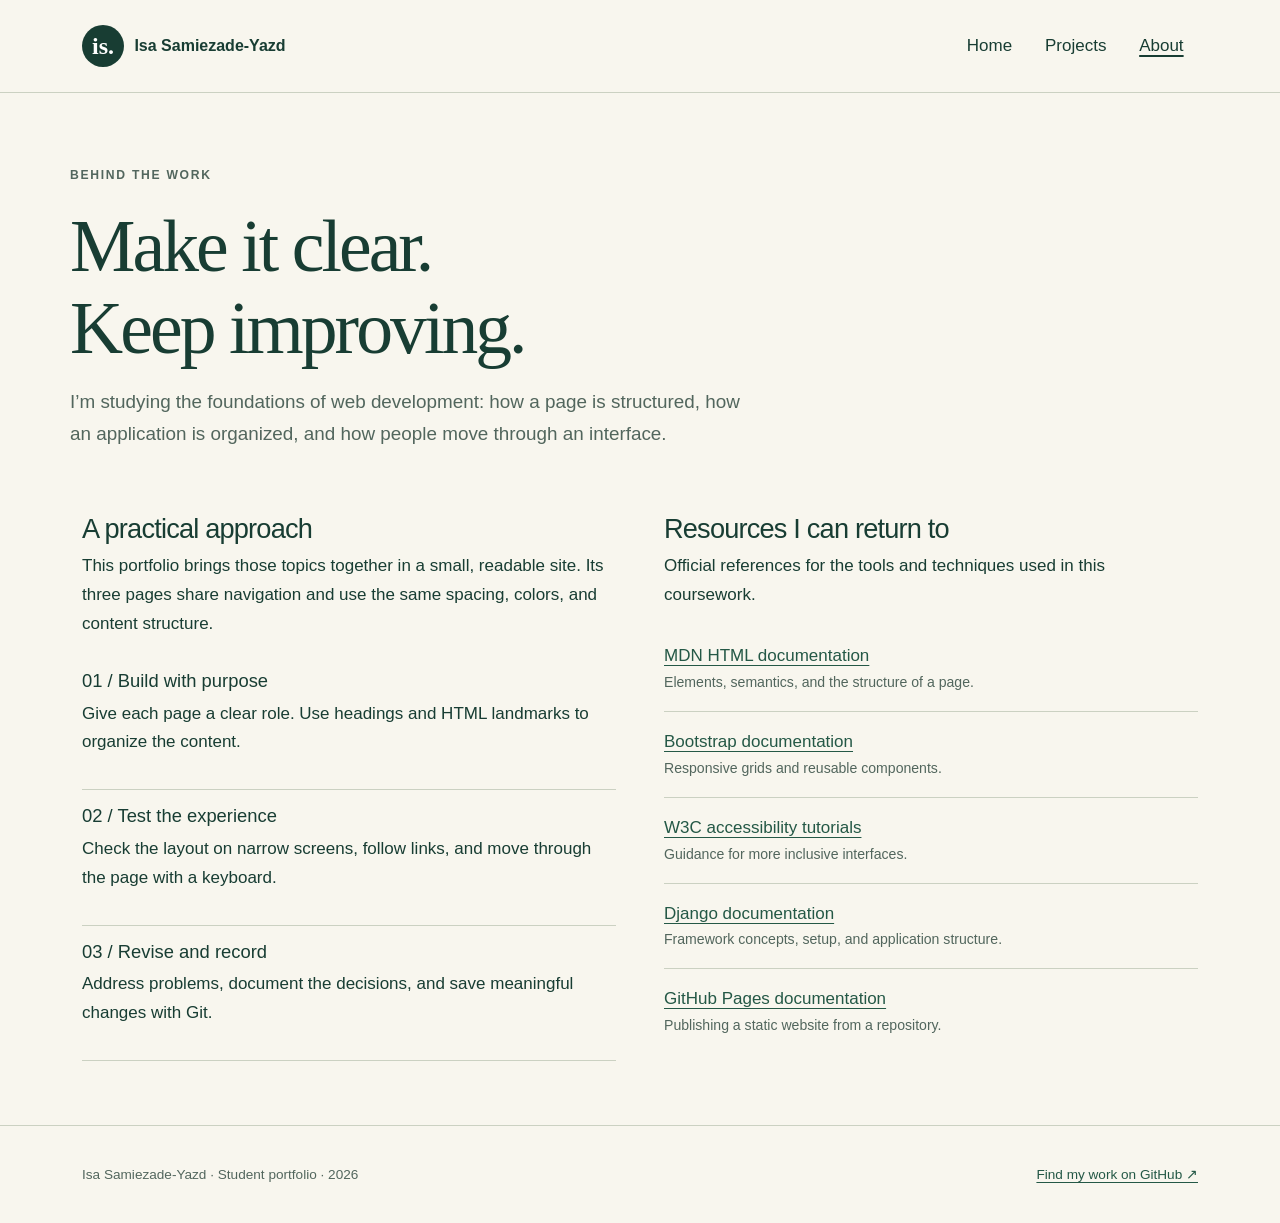
==== about.html @ 9791edd2 "Build accessible three-page Bootstrap portfolio with shared navigation" ====
<!doctype html>
<html lang="en">
<head>
  <meta charset="utf-8">
  <!-- The viewport permits natural responsive sizing without disabling zoom. -->
  <meta name="viewport" content="width=device-width, initial-scale=1">
  <meta name="description" content="The learning approach and official development resources behind Isa’s student portfolio.">
  <title>About | Isa Samiezade-Yazd</title>
  <!-- Local Bootstrap assets keep layout independent of a third-party CDN. -->
  <link rel="stylesheet" href="assets/vendor/bootstrap.min.css">
  <link rel="stylesheet" href="assets/styles.css">
  <link rel="icon" href="data:,">
  <script src="assets/navigation.js" defer></script>
</head>
<body>
  <a class="skip-link" href="#main-content">Skip to main content</a>
  <!-- These links remain usable until nav.html loads, or if JavaScript is unavailable. -->
  <header id="site-header"><nav class="navbar" aria-label="Main navigation"><div class="container nav-inner"><a class="navbar-brand" href="index.html"><span class="brand-mark" aria-hidden="true">is.</span> Isa Samiezade-Yazd</a><ul class="nav gap-1"><li class="nav-item"><a class="nav-link" href="index.html">Home</a></li><li class="nav-item"><a class="nav-link" href="projects.html">Projects</a></li><li class="nav-item"><a class="nav-link" href="about.html">About</a></li></ul></div></nav></header>
  <!-- One main landmark and one H1 give assistive technology a clear starting point. -->
  <main id="main-content" tabindex="-1">
    <section class="container page-intro" aria-labelledby="about-title"><p class="eyebrow">Behind the work</p><h1 id="about-title">Make it clear.<br>Keep improving.</h1><p class="lead mt-3">I’m studying the foundations of web development: how a page is structured, how an application is organized, and how people move through an interface.</p></section>
    <div class="container about-grid"><div class="row g-5">
      <section class="col-lg-6" aria-labelledby="approach-title"><h2 id="approach-title">A practical approach</h2><p>This portfolio brings those topics together in a small, readable site. Its three pages share navigation and use the same spacing, colors, and content structure.</p><div class="step"><h3>01 / Build with purpose</h3><p>Give each page a clear role. Use headings and HTML landmarks to organize the content.</p></div><div class="step"><h3>02 / Test the experience</h3><p>Check the layout on narrow screens, follow links, and move through the page with a keyboard.</p></div><div class="step"><h3>03 / Revise and record</h3><p>Address problems, document the decisions, and save meaningful changes with Git.</p></div></section>
      <section class="col-lg-6" id="resources" aria-labelledby="resources-title"><h2 id="resources-title">Resources I can return to</h2><p>Official references for the tools and techniques used in this coursework.</p>
        <!-- Descriptive link text communicates a destination without relying on nearby text. -->
        <ul class="list-group list-group-flush"><li class="list-group-item"><a href="https://developer.mozilla.org/en-US/docs/Web/HTML">MDN HTML documentation</a><span class="resource-note">Elements, semantics, and the structure of a page.</span></li><li class="list-group-item"><a href="https://getbootstrap.com/docs/5.3/">Bootstrap documentation</a><span class="resource-note">Responsive grids and reusable components.</span></li><li class="list-group-item"><a href="https://www.w3.org/WAI/tutorials/">W3C accessibility tutorials</a><span class="resource-note">Guidance for more inclusive interfaces.</span></li><li class="list-group-item"><a href="https://docs.djangoproject.com/en/5.2/">Django documentation</a><span class="resource-note">Framework concepts, setup, and application structure.</span></li><li class="list-group-item"><a href="https://docs.github.com/en/pages">GitHub Pages documentation</a><span class="resource-note">Publishing a static website from a repository.</span></li></ul>
      </section>
    </div></div>
  </main>
  <footer><div class="container d-flex flex-wrap justify-content-between align-items-center gap-2"><span>Isa Samiezade-Yazd · Student portfolio · 2026</span><a href="https://github.com/VEN1M-DC">Find my work on GitHub <span aria-hidden="true">↗</span></a></div></footer>
</body>
</html>
---- assets/styles.css ----
/* Named colors keep contrast decisions consistent across every page. */
:root { --paper:#f8f6ee; --ink:#183d33; --muted:#52665d; --line:#cbd1c2; --accent:#ead078; }
body { margin:0; background:var(--paper); color:var(--ink); font-family:Arial,Helvetica,sans-serif; font-size:1.0625rem; line-height:1.7; }
a { color:#245846; text-underline-offset:.22em; }
a:hover { color:#102c23; }
/* A two-color focus ring remains visible on light and dark surfaces. */
:focus-visible { outline:3px solid #143d30; outline-offset:5px; box-shadow:0 0 0 5px #fff; }
/* Keyboard users reach the main landmark without repeating navigation. */
.skip-link { position:absolute; left:1rem; top:-6rem; background:#fff; color:#173e34; padding:.75rem 1rem; z-index:100; }
.skip-link:focus { top:1rem; }
#site-header { border-bottom:1px solid var(--line); }
.navbar { padding:1.25rem 0; }
.nav-inner { gap:1rem; }
.navbar-brand { color:var(--ink); display:flex; align-items:center; gap:.65rem; font-weight:700; font-size:1rem; white-space:normal; }
.brand-mark { display:inline-grid; place-items:center; width:42px; height:42px; background:var(--ink); color:#fff; border-radius:50%; font-family:Georgia,serif; font-size:1.5rem; }
.nav-link { color:var(--ink); padding:.6rem .9rem; min-height:44px; }
.nav-link:hover,.nav-link.active { color:var(--ink); text-decoration:underline; text-decoration-thickness:2px; }
.eyebrow { font-size:.76rem; font-weight:700; letter-spacing:.14em; text-transform:uppercase; color:var(--muted); margin-bottom:1.2rem; }
h1,h2,h3 { line-height:1.12; }
h1,.display-heading { font-family:Georgia,'Times New Roman',serif; font-weight:400; letter-spacing:-.04em; }
h1 { font-size:clamp(2.65rem,6vw,5.5rem); max-width:13ch; }
h2 { font-size:1.7rem; letter-spacing:-.03em; }
.hero { padding:5.5rem 0 4.5rem; }
.hero-copy { max-width:34rem; }
.lead { font-size:1.18rem; color:var(--muted); }
.hero-art { width:100%; border-radius:1rem; border:1px solid var(--line); }
.art-caption { font-size:.78rem; color:var(--muted); margin-top:.65rem; }
.btn { padding:.8rem 1.25rem; border-radius:4px; font-weight:700; min-height:44px; }
.btn-primary { --bs-btn-bg:#214e40; --bs-btn-border-color:#214e40; --bs-btn-hover-bg:#16382d; --bs-btn-hover-border-color:#16382d; --bs-btn-active-bg:#16382d; --bs-btn-active-border-color:#16382d; }
.btn-outline-primary { --bs-btn-color:#214e40; --bs-btn-border-color:#214e40; --bs-btn-hover-bg:#214e40; --bs-btn-hover-border-color:#214e40; --bs-btn-active-bg:#214e40; --bs-btn-active-border-color:#214e40; }
.section-rule { border-top:1px solid var(--line); padding:3rem 0 4rem; }
.study-number { display:block; font-family:Georgia,serif; color:#52665d; margin-bottom:1rem; }
.study h3 { font-size:1.2rem; }
.study p { color:var(--muted); max-width:31rem; }
.page-intro { padding:4.5rem 0 3rem; }
.page-intro h1 { max-width:18ch; font-size:clamp(2.7rem,6vw,4.6rem); }
.page-intro p:last-child { max-width:43rem; }
/* Bootstrap columns stack automatically; cards grow with text instead of clipping. */
.card { background:#fffdf7; border:1px solid var(--line); border-radius:.6rem; overflow:hidden; }
.card-img-top { aspect-ratio:3/2; object-fit:cover; }
.card-body { padding:1.8rem; }
.card h2 { font-family:Georgia,serif; font-size:2rem; }
.tag { display:inline-block; color:#345744; background:#e5eadd; padding:.2rem .6rem; font-size:.78rem; margin:0 .3rem .5rem 0; border-radius:3px; }
.project-meta { font-size:.87rem; color:var(--muted); }
.project-link { display:inline-block; padding:.55rem 0; font-weight:700; }
.note { border-left:3px solid #9a7a20; padding:.75rem 1.1rem; margin:2.2rem 0 3.5rem; max-width:52rem; }
.about-grid { padding-bottom:4rem; }
.step { padding:1rem 0; border-bottom:1px solid var(--line); }
.step h3 { font-size:1.15rem; }
.list-group-item { background:transparent; border-color:var(--line); padding:1rem 0; color:var(--ink); }
.resource-note { display:block; color:var(--muted); font-size:.88rem; }
footer { border-top:1px solid var(--line); padding:1.7rem 0; color:var(--muted); font-size:.85rem; }
footer a { padding:.6rem 0; display:inline-block; }
/* Images and long names remain within the viewport at zoom and on small screens. */
img { max-width:100%; height:auto; }
p,a,h1,h2 { overflow-wrap:anywhere; }
@media(max-width:767px) { .hero { padding:3rem 0; } .page-intro { padding:3rem 0 2rem; } .nav-inner { justify-content:center!important; } .navbar-brand { margin-right:0; } .card-body { padding:1.3rem; } }
/* Respect the operating system's reduced-motion preference. */
@media(prefers-reduced-motion:reduce) { *,*::before,*::after { scroll-behavior:auto!important; animation:none!important; transition:none!important; } }
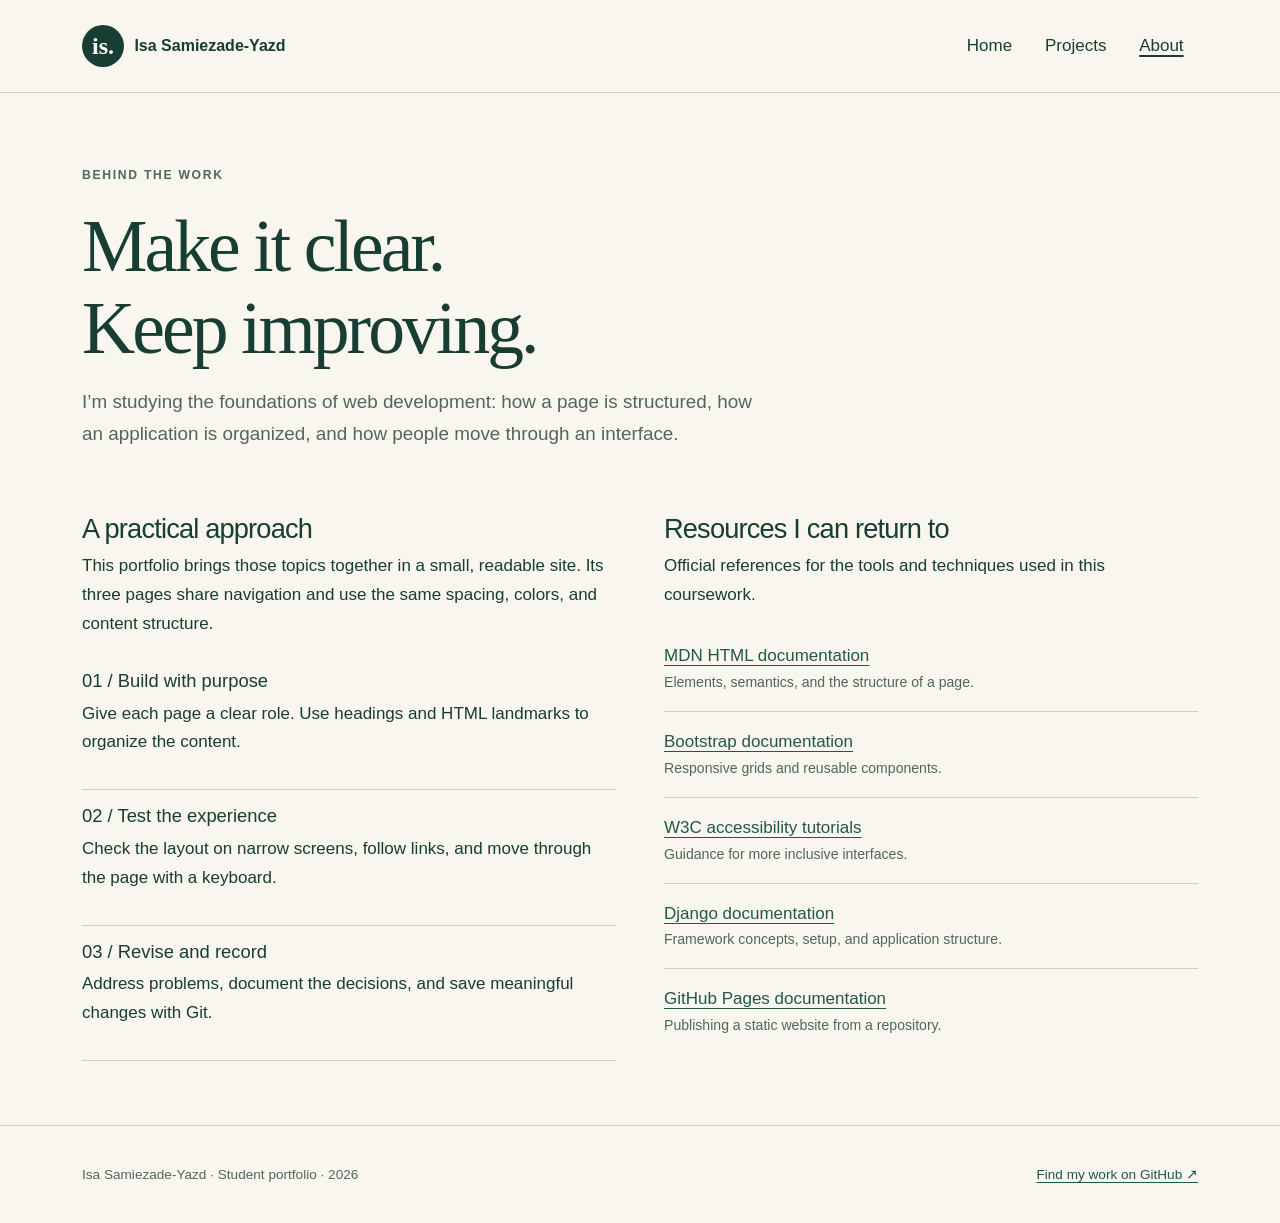
==== commit 42d352eb: "Resolve WAVE redundant home link and retain container padding on phones" ====
--- a/about.html
+++ b/about.html
@@ -15,7 +15,7 @@
 <body>
   <a class="skip-link" href="#main-content">Skip to main content</a>
   <!-- These links remain usable until nav.html loads, or if JavaScript is unavailable. -->
-  <header id="site-header"><nav class="navbar" aria-label="Main navigation"><div class="container nav-inner"><a class="navbar-brand" href="index.html"><span class="brand-mark" aria-hidden="true">is.</span> Isa Samiezade-Yazd</a><ul class="nav gap-1"><li class="nav-item"><a class="nav-link" href="index.html">Home</a></li><li class="nav-item"><a class="nav-link" href="projects.html">Projects</a></li><li class="nav-item"><a class="nav-link" href="about.html">About</a></li></ul></div></nav></header>
+  <header id="site-header"><nav class="navbar" aria-label="Main navigation"><div class="container nav-inner"><span class="navbar-brand"><span class="brand-mark" aria-hidden="true">is.</span> Isa Samiezade-Yazd</span><ul class="nav gap-1"><li class="nav-item"><a class="nav-link" href="index.html">Home</a></li><li class="nav-item"><a class="nav-link" href="projects.html">Projects</a></li><li class="nav-item"><a class="nav-link active" href="about.html" aria-current="page">About</a></li></ul></div></nav></header>
   <!-- One main landmark and one H1 give assistive technology a clear starting point. -->
   <main id="main-content" tabindex="-1">
     <section class="container page-intro" aria-labelledby="about-title"><p class="eyebrow">Behind the work</p><h1 id="about-title">Make it clear.<br>Keep improving.</h1><p class="lead mt-3">I’m studying the foundations of web development: how a page is structured, how an application is organized, and how people move through an interface.</p></section>
--- a/assets/styles.css
+++ b/assets/styles.css
@@ -20,7 +20,7 @@
 h1,.display-heading { font-family:Georgia,'Times New Roman',serif; font-weight:400; letter-spacing:-.04em; }
 h1 { font-size:clamp(2.65rem,6vw,5.5rem); max-width:13ch; }
 h2 { font-size:1.7rem; letter-spacing:-.03em; }
-.hero { padding:5.5rem 0 4.5rem; }
+.hero { padding:5.5rem .75rem 4.5rem; }
 .hero-copy { max-width:34rem; }
 .lead { font-size:1.18rem; color:var(--muted); }
 .hero-art { width:100%; border-radius:1rem; border:1px solid var(--line); }
@@ -28,11 +28,11 @@
 .btn { padding:.8rem 1.25rem; border-radius:4px; font-weight:700; min-height:44px; }
 .btn-primary { --bs-btn-bg:#214e40; --bs-btn-border-color:#214e40; --bs-btn-hover-bg:#16382d; --bs-btn-hover-border-color:#16382d; --bs-btn-active-bg:#16382d; --bs-btn-active-border-color:#16382d; }
 .btn-outline-primary { --bs-btn-color:#214e40; --bs-btn-border-color:#214e40; --bs-btn-hover-bg:#214e40; --bs-btn-hover-border-color:#214e40; --bs-btn-active-bg:#214e40; --bs-btn-active-border-color:#214e40; }
-.section-rule { border-top:1px solid var(--line); padding:3rem 0 4rem; }
+.section-rule { border-top:1px solid var(--line); padding:3rem .75rem 4rem; }
 .study-number { display:block; font-family:Georgia,serif; color:#52665d; margin-bottom:1rem; }
 .study h3 { font-size:1.2rem; }
 .study p { color:var(--muted); max-width:31rem; }
-.page-intro { padding:4.5rem 0 3rem; }
+.page-intro { padding:4.5rem .75rem 3rem; }
 .page-intro h1 { max-width:18ch; font-size:clamp(2.7rem,6vw,4.6rem); }
 .page-intro p:last-child { max-width:43rem; }
 /* Bootstrap columns stack automatically; cards grow with text instead of clipping. */
@@ -54,6 +54,7 @@
 /* Images and long names remain within the viewport at zoom and on small screens. */
 img { max-width:100%; height:auto; }
 p,a,h1,h2 { overflow-wrap:anywhere; }
-@media(max-width:767px) { .hero { padding:3rem 0; } .page-intro { padding:3rem 0 2rem; } .nav-inner { justify-content:center!important; } .navbar-brand { margin-right:0; } .card-body { padding:1.3rem; } }
+/* Wide g-5 gutters exceed the container padding on phones; narrow them at this breakpoint. */
+@media(max-width:767px) { .row { --bs-gutter-x:1.5rem; } .hero { padding:3rem .75rem; } .page-intro { padding:3rem .75rem 2rem; } .nav-inner { justify-content:center!important; } .navbar-brand { margin-right:0; } .card-body { padding:1.3rem; } }
 /* Respect the operating system's reduced-motion preference. */
 @media(prefers-reduced-motion:reduce) { *,*::before,*::after { scroll-behavior:auto!important; animation:none!important; transition:none!important; } }
